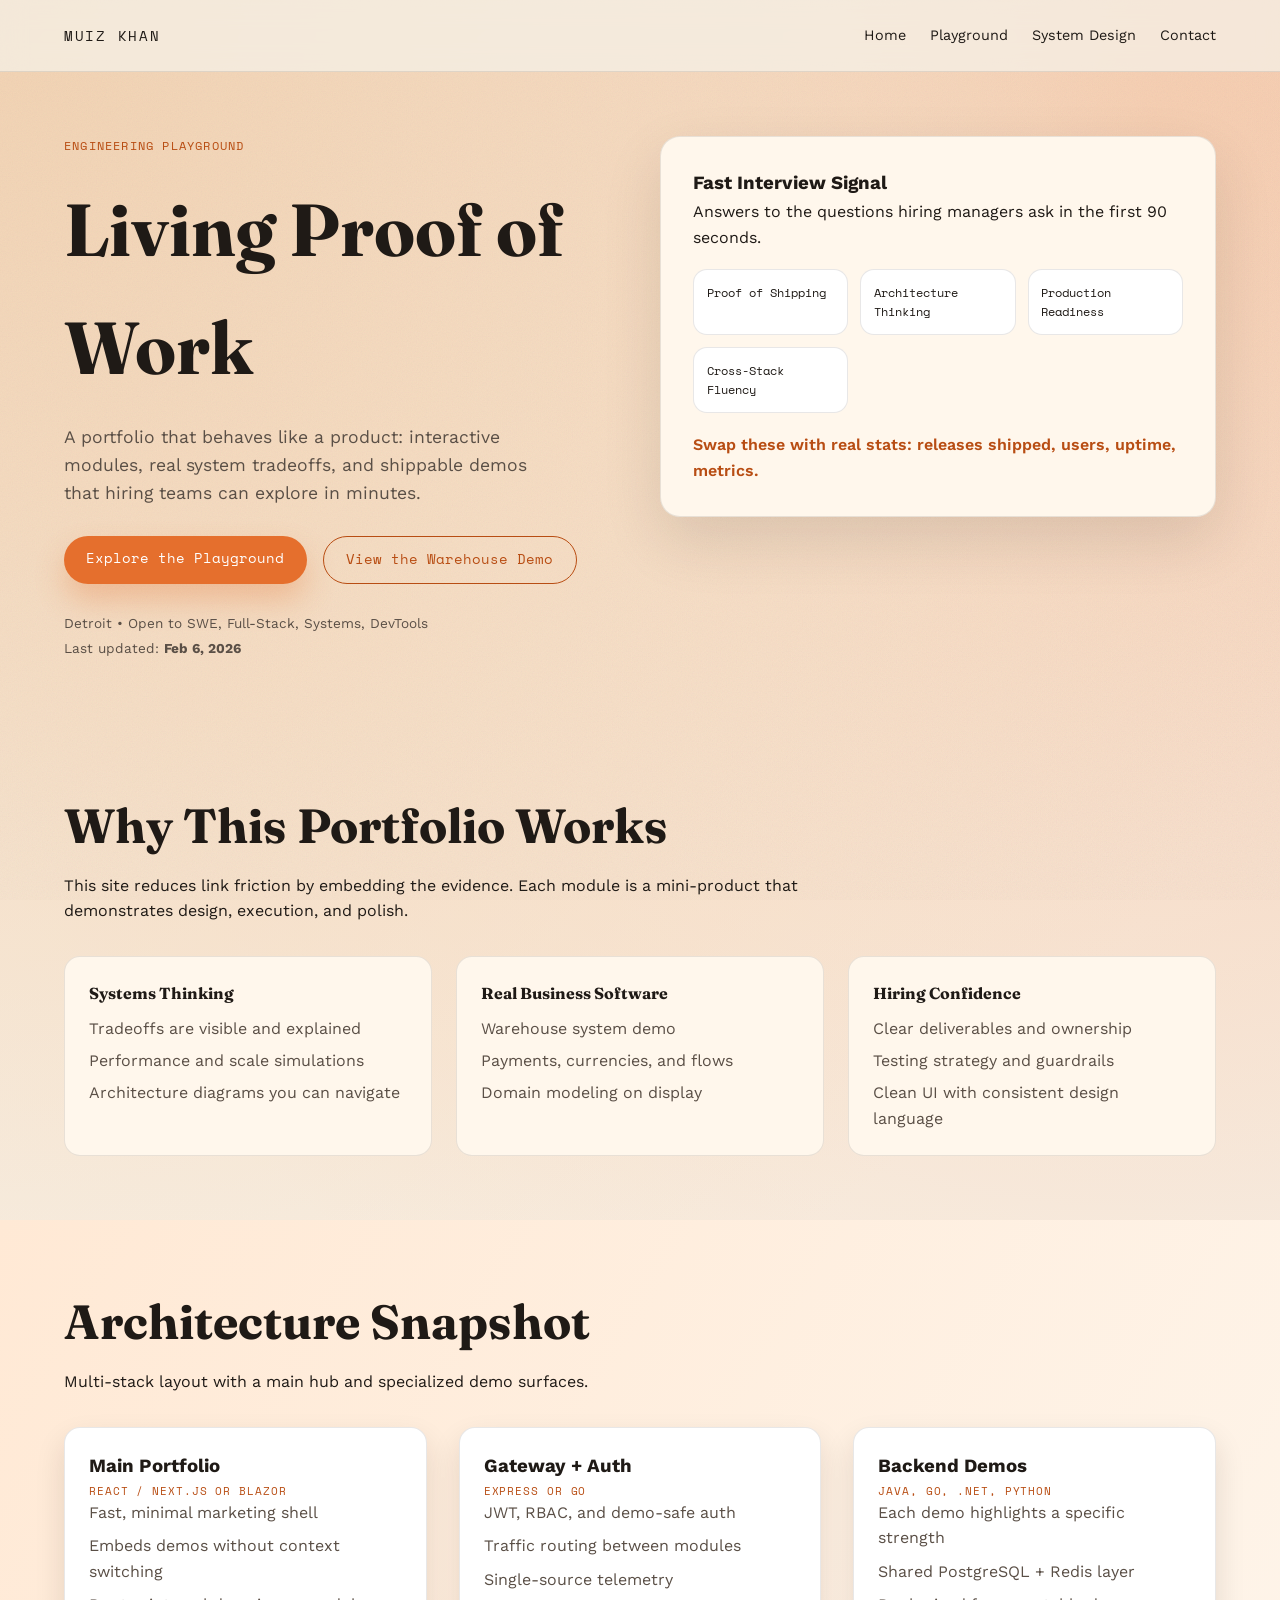
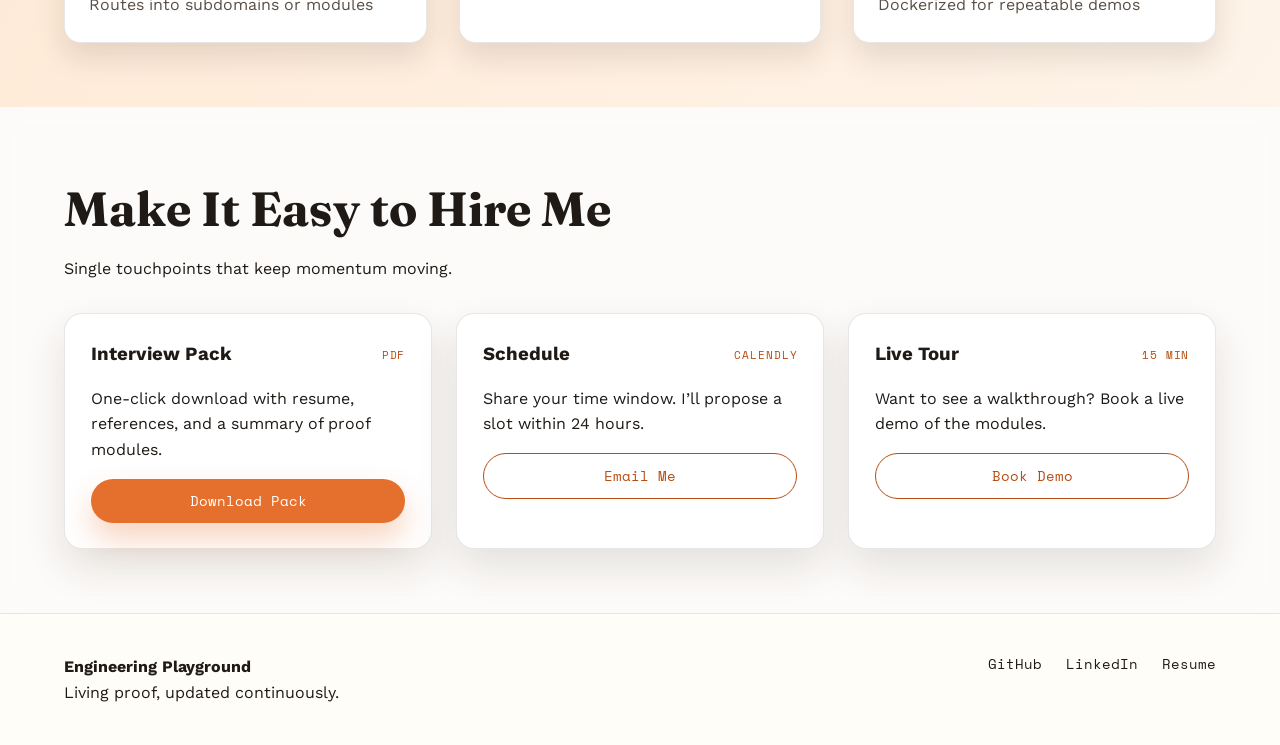
==== index.html @ 33944985 "add first draft" ====
<!doctype html>
<html lang="en">
  <head>
    <meta charset="UTF-8" />
    <meta name="viewport" content="width=device-width, initial-scale=1" />
    <title>Muiz Khan — Engineering Playground</title>
    <link rel="stylesheet" href="styles.css" />
  </head>
  <body>
    <div class="grain"></div>
    <div class="page">
      <nav class="nav">
        <div class="nav__logo">Muiz Khan</div>
        <div class="nav__links">
          <a href="index.html">Home</a>
          <a href="playground.html">Playground</a>
          <a href="modules/system-design.html">System Design</a>
          <a href="#contact" data-scroll="contact">Contact</a>
        </div>
      </nav>

      <header class="hero">
        <div class="hero__content">
          <p class="eyebrow">Engineering Playground</p>
          <h1>Living Proof of Work</h1>
          <p class="hero__tagline">
            A portfolio that behaves like a product: interactive modules, real system tradeoffs, and shippable
            demos that hiring teams can explore in minutes.
          </p>
          <div class="hero__cta">
            <a class="btn btn--primary" href="playground.html">Explore the Playground</a>
            <a class="btn btn--ghost" href="modules/warehouse.html">View the Warehouse Demo</a>
          </div>
          <div class="hero__meta">
            <span>Detroit • Open to SWE, Full-Stack, Systems, DevTools</span>
            <span>Last updated: <strong>Feb 6, 2026</strong></span>
          </div>
        </div>
        <div class="hero__card">
          <div class="card">
            <h3>Fast Interview Signal</h3>
            <p>Answers to the questions hiring managers ask in the first 90 seconds.</p>
            <div class="signal-grid">
              <div class="signal">Proof of Shipping</div>
              <div class="signal">Architecture Thinking</div>
              <div class="signal">Production Readiness</div>
              <div class="signal">Cross-Stack Fluency</div>
            </div>
            <p class="placeholder">Swap these with real stats: releases shipped, users, uptime, metrics.</p>
          </div>
        </div>
      </header>

      <section class="section" id="proof">
        <div class="section__heading">
          <h2>Why This Portfolio Works</h2>
          <p>
            This site reduces link friction by embedding the evidence. Each module is a mini-product that
            demonstrates design, execution, and polish.
          </p>
        </div>
        <div class="pillars">
          <div class="pillar">
            <h4>Systems Thinking</h4>
            <ul>
              <li>Tradeoffs are visible and explained</li>
              <li>Performance and scale simulations</li>
              <li>Architecture diagrams you can navigate</li>
            </ul>
          </div>
          <div class="pillar">
            <h4>Real Business Software</h4>
            <ul>
              <li>Warehouse system demo</li>
              <li>Payments, currencies, and flows</li>
              <li>Domain modeling on display</li>
            </ul>
          </div>
          <div class="pillar">
            <h4>Hiring Confidence</h4>
            <ul>
              <li>Clear deliverables and ownership</li>
              <li>Testing strategy and guardrails</li>
              <li>Clean UI with consistent design language</li>
            </ul>
          </div>
        </div>
      </section>

      <section class="section split">
        <div class="section__heading">
          <h2>Architecture Snapshot</h2>
          <p>Multi-stack layout with a main hub and specialized demo surfaces.</p>
        </div>
        <div class="module-detail">
          <div class="detail-card">
            <h3>Main Portfolio</h3>
            <p class="tag">React / Next.js or Blazor</p>
            <ul class="list">
              <li>Fast, minimal marketing shell</li>
              <li>Embeds demos without context switching</li>
              <li>Routes into subdomains or modules</li>
            </ul>
          </div>
          <div class="detail-card">
            <h3>Gateway + Auth</h3>
            <p class="tag">Express or Go</p>
            <ul class="list">
              <li>JWT, RBAC, and demo-safe auth</li>
              <li>Traffic routing between modules</li>
              <li>Single-source telemetry</li>
            </ul>
          </div>
          <div class="detail-card">
            <h3>Backend Demos</h3>
            <p class="tag">Java, Go, .NET, Python</p>
            <ul class="list">
              <li>Each demo highlights a specific strength</li>
              <li>Shared PostgreSQL + Redis layer</li>
              <li>Dockerized for repeatable demos</li>
            </ul>
          </div>
        </div>
      </section>

      <section class="section glass" id="contact">
        <div class="section__heading">
          <h2>Make It Easy to Hire Me</h2>
          <p>Single touchpoints that keep momentum moving.</p>
        </div>
        <div class="grid">
          <div class="module">
            <header>
              <h3>Interview Pack</h3>
              <span class="tag">PDF</span>
            </header>
            <p>One-click download with resume, references, and a summary of proof modules.</p>
            <button class="btn btn--primary">Download Pack</button>
          </div>
          <div class="module">
            <header>
              <h3>Schedule</h3>
              <span class="tag">Calendly</span>
            </header>
            <p>Share your time window. I’ll propose a slot within 24 hours.</p>
            <button class="btn btn--ghost">Email Me</button>
          </div>
          <div class="module">
            <header>
              <h3>Live Tour</h3>
              <span class="tag">15 min</span>
            </header>
            <p>Want to see a walkthrough? Book a live demo of the modules.</p>
            <button class="btn btn--ghost">Book Demo</button>
          </div>
        </div>
      </section>

      <footer class="footer">
        <div>
          <h4>Engineering Playground</h4>
          <p>Living proof, updated continuously.</p>
        </div>
        <div class="footer__links">
          <span>GitHub</span>
          <span>LinkedIn</span>
          <span>Resume</span>
        </div>
      </footer>
    </div>

    <script src="app.js"></script>
  </body>
</html>
---- styles.css ----
@import url("https://fonts.googleapis.com/css2?family=Fraunces:wght@400;600;700&family=Space+Mono:wght@400;700&family=Work+Sans:wght@300;400;600;700&display=swap");

:root {
  --bg: #f6f2ea;
  --ink: #1f1a16;
  --muted: #5a4f46;
  --accent: #e56f2d;
  --accent-dark: #b84d13;
  --paper: #fff7ec;
  --shadow: rgba(38, 27, 17, 0.12);
  --glass: rgba(255, 255, 255, 0.7);
  --line: rgba(31, 26, 22, 0.1);
}

* {
  box-sizing: border-box;
  margin: 0;
  padding: 0;
}

body {
  font-family: "Work Sans", sans-serif;
  color: var(--ink);
  background: radial-gradient(circle at top left, #f2d3b3, transparent 55%),
    radial-gradient(circle at 30% 20%, #f9e8d6, transparent 60%),
    radial-gradient(circle at 90% 5%, #f6c2a2, transparent 55%),
    var(--bg);
  min-height: 100vh;
  line-height: 1.6;
}

.grain {
  position: fixed;
  inset: 0;
  background-image: url("data:image/svg+xml,%3Csvg xmlns='http://www.w3.org/2000/svg' width='160' height='160' viewBox='0 0 160 160'%3E%3Cfilter id='n'%3E%3CfeTurbulence type='fractalNoise' baseFrequency='0.8' numOctaves='3'/%3E%3C/filter%3E%3Crect width='160' height='160' filter='url(%23n)' opacity='0.07'/%3E%3C/svg%3E");
  pointer-events: none;
  mix-blend-mode: multiply;
  z-index: 0;
}

a {
  color: inherit;
  text-decoration: none;
}

.page {
  position: relative;
  z-index: 1;
}

.nav {
  display: flex;
  justify-content: space-between;
  align-items: center;
  gap: 2rem;
  padding: 1.5rem clamp(1.5rem, 5vw, 5rem);
  position: sticky;
  top: 0;
  z-index: 2;
  backdrop-filter: blur(12px);
  background: rgba(246, 242, 234, 0.7);
  border-bottom: 1px solid var(--line);
}

.nav__logo {
  font-family: "Space Mono", monospace;
  font-size: 0.9rem;
  text-transform: uppercase;
  letter-spacing: 0.12em;
}

.nav__links {
  display: flex;
  gap: 1.5rem;
  font-size: 0.9rem;
}

.hero {
  display: grid;
  grid-template-columns: repeat(auto-fit, minmax(280px, 1fr));
  gap: 2.5rem;
  padding: 4rem clamp(1.5rem, 5vw, 5rem);
}

.hero__content h1 {
  font-family: "Fraunces", serif;
  font-size: clamp(2.6rem, 6vw, 4.6rem);
  margin-bottom: 1rem;
}

.hero__tagline {
  font-size: 1.1rem;
  max-width: 30rem;
  color: var(--muted);
}

.eyebrow {
  font-family: "Space Mono", monospace;
  text-transform: uppercase;
  letter-spacing: 0.1em;
  font-size: 0.75rem;
  margin-bottom: 1rem;
  color: var(--accent-dark);
}

.hero__cta {
  display: flex;
  gap: 1rem;
  margin: 1.8rem 0;
  flex-wrap: wrap;
}

.hero__meta {
  display: flex;
  flex-direction: column;
  gap: 0.25rem;
  font-size: 0.85rem;
  color: var(--muted);
}

.card {
  background: var(--paper);
  border-radius: 20px;
  padding: 2rem;
  box-shadow: 0 24px 60px var(--shadow);
  border: 1px solid var(--line);
}

.signal-grid {
  display: grid;
  grid-template-columns: repeat(auto-fit, minmax(140px, 1fr));
  gap: 0.75rem;
  margin: 1.2rem 0;
}

.signal {
  background: #fff;
  border: 1px solid var(--line);
  padding: 0.8rem;
  border-radius: 14px;
  font-family: "Space Mono", monospace;
  font-size: 0.75rem;
}

.section {
  padding: 4rem clamp(1.5rem, 5vw, 5rem);
}

.section__heading {
  max-width: 50rem;
  margin-bottom: 2rem;
}

.section__heading h2 {
  font-family: "Fraunces", serif;
  font-size: clamp(2rem, 4vw, 3rem);
  margin-bottom: 0.5rem;
}

.grid {
  display: grid;
  gap: 1.5rem;
  grid-template-columns: repeat(auto-fit, minmax(240px, 1fr));
}

.module {
  background: #fff;
  border-radius: 18px;
  padding: 1.6rem;
  box-shadow: 0 18px 40px var(--shadow);
  border: 1px solid var(--line);
  display: flex;
  flex-direction: column;
  gap: 1rem;
}

.module header {
  display: flex;
  justify-content: space-between;
  align-items: center;
  gap: 0.5rem;
}

.tag {
  font-size: 0.7rem;
  text-transform: uppercase;
  font-family: "Space Mono", monospace;
  letter-spacing: 0.08em;
  color: var(--accent-dark);
}

.split {
  background: linear-gradient(120deg, #ffe9d5, #fef4e9);
}

.pillars {
  display: grid;
  gap: 1.5rem;
  grid-template-columns: repeat(auto-fit, minmax(220px, 1fr));
}

.pillar {
  background: var(--paper);
  border-radius: 16px;
  padding: 1.5rem;
  border: 1px solid var(--line);
}

.pillar h4 {
  font-family: "Fraunces", serif;
  margin-bottom: 0.6rem;
}

.pillar ul {
  list-style: none;
  display: grid;
  gap: 0.4rem;
  color: var(--muted);
}

.glass {
  background: var(--glass);
  backdrop-filter: blur(10px);
}

.story {
  display: grid;
  gap: 1.5rem;
  grid-template-columns: repeat(auto-fit, minmax(220px, 1fr));
}

.story h4 {
  font-family: "Space Mono", monospace;
  text-transform: uppercase;
  letter-spacing: 0.1em;
  font-size: 0.8rem;
  margin-bottom: 0.5rem;
}

.placeholder {
  color: var(--accent-dark);
  font-weight: 600;
}

.footer {
  display: flex;
  justify-content: space-between;
  flex-wrap: wrap;
  gap: 2rem;
  padding: 2.5rem clamp(1.5rem, 5vw, 5rem);
  border-top: 1px solid var(--line);
  background: #fffdf8;
}

.footer__links {
  display: flex;
  gap: 1.5rem;
  font-family: "Space Mono", monospace;
  font-size: 0.85rem;
}

.btn {
  border: none;
  padding: 0.75rem 1.4rem;
  border-radius: 999px;
  font-family: "Space Mono", monospace;
  font-size: 0.85rem;
  cursor: pointer;
  transition: transform 0.2s ease, box-shadow 0.2s ease;
}

.btn--primary {
  background: var(--accent);
  color: #fff;
  box-shadow: 0 16px 30px rgba(229, 111, 45, 0.3);
}

.btn--ghost {
  background: transparent;
  border: 1px solid var(--accent-dark);
  color: var(--accent-dark);
}

.btn:hover {
  transform: translateY(-2px);
}

.badge {
  display: inline-flex;
  align-items: center;
  gap: 0.4rem;
  padding: 0.2rem 0.7rem;
  background: #fff;
  border-radius: 999px;
  border: 1px solid var(--line);
  font-size: 0.7rem;
  font-family: "Space Mono", monospace;
}

.module-detail {
  display: grid;
  gap: 2rem;
  grid-template-columns: repeat(auto-fit, minmax(260px, 1fr));
}

.detail-card {
  background: #fff;
  border-radius: 16px;
  padding: 1.5rem;
  border: 1px solid var(--line);
  box-shadow: 0 14px 30px var(--shadow);
}

.list {
  list-style: none;
  display: grid;
  gap: 0.5rem;
  color: var(--muted);
}

@media (max-width: 720px) {
  .nav {
    flex-direction: column;
    align-items: flex-start;
  }
  .hero__cta {
    flex-direction: column;
  }
  .footer {
    flex-direction: column;
  }
}
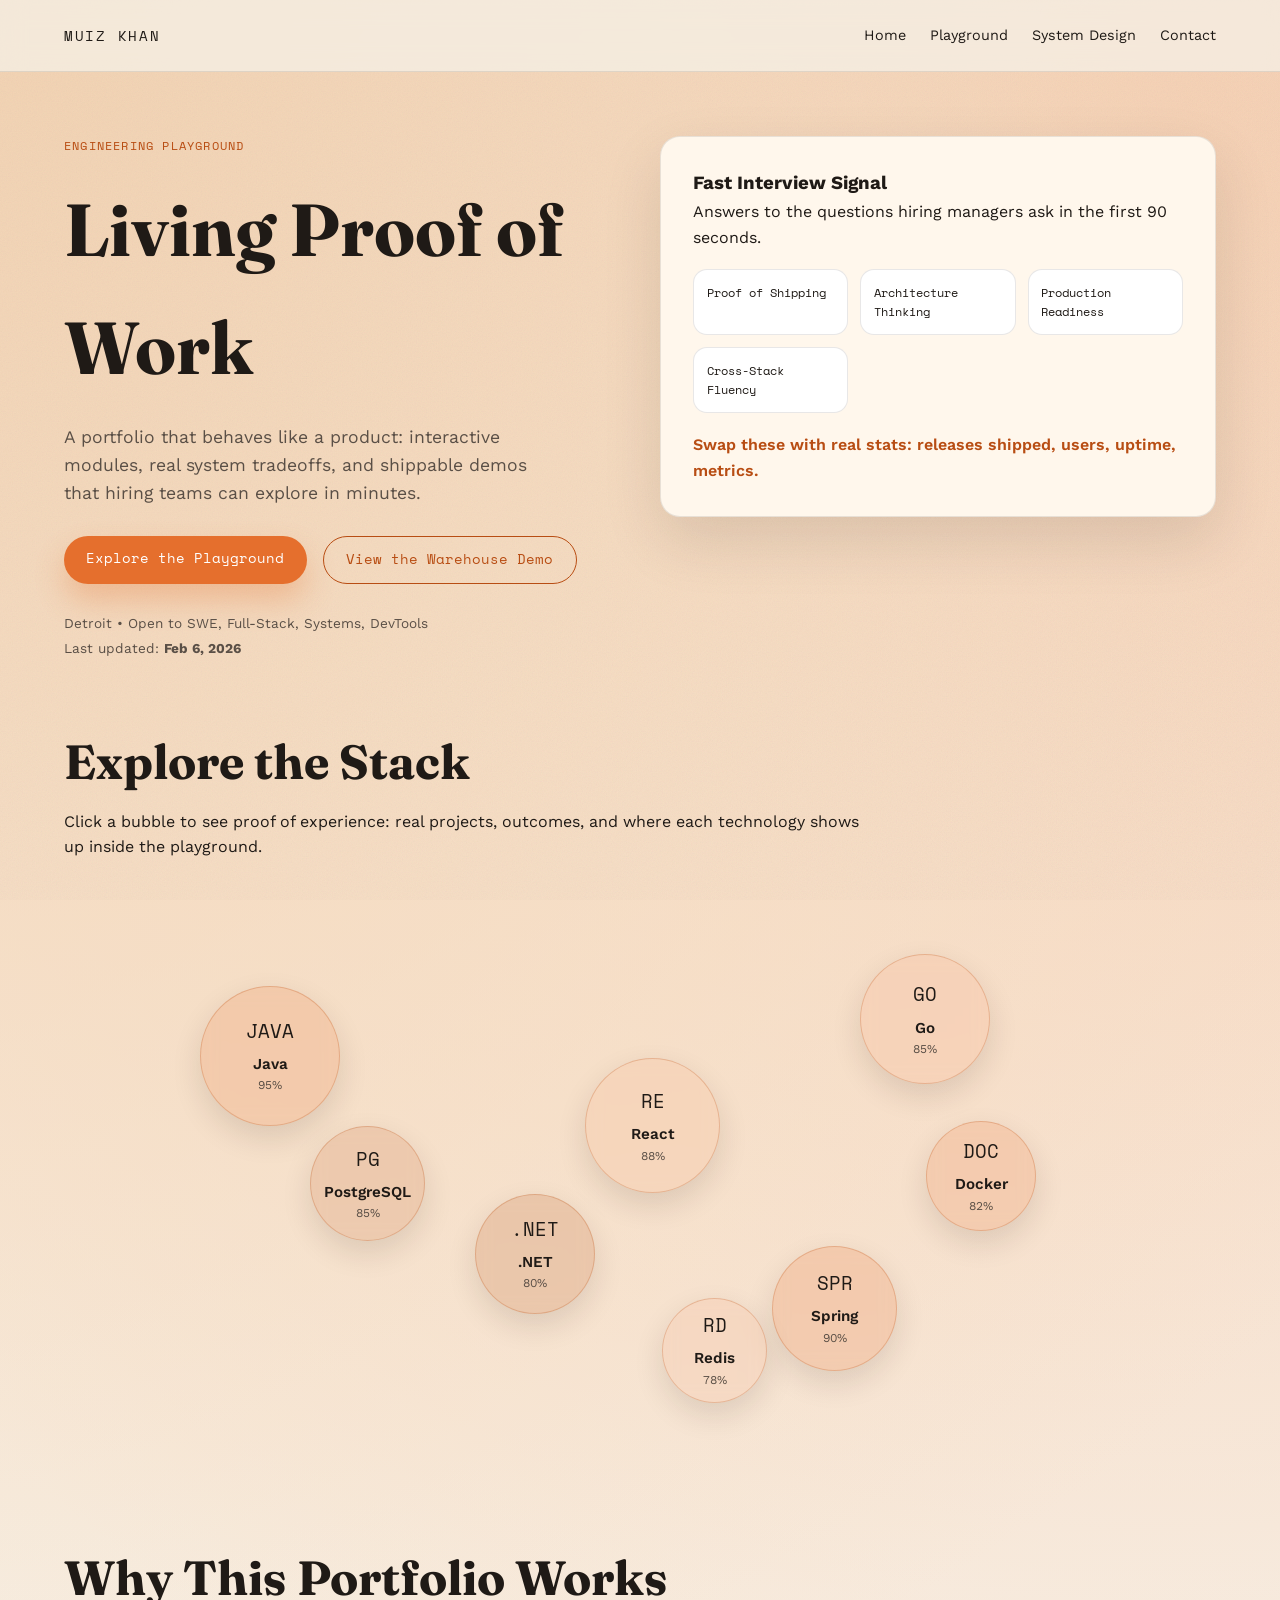
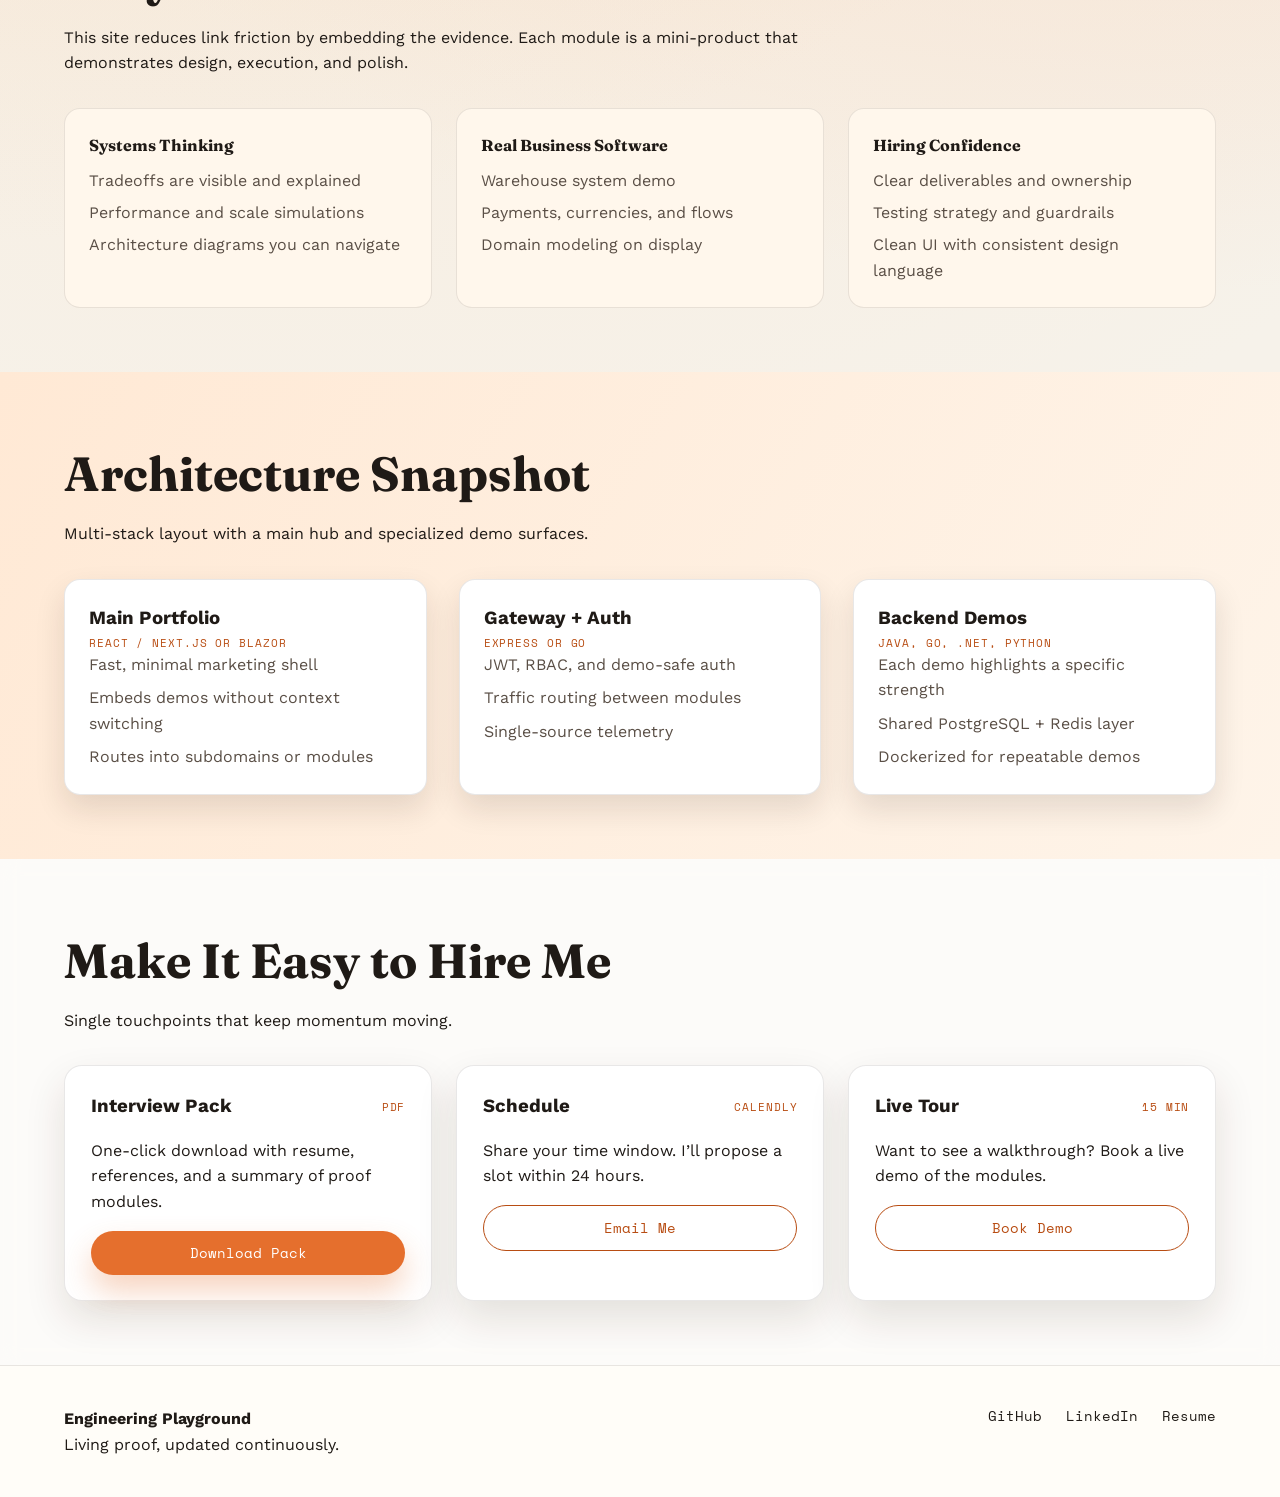
==== commit f283dbe4: "add bubbles for the tech and frameworks I know" ====
--- a/index.html
+++ b/index.html
@@ -50,6 +50,17 @@
           </div>
         </div>
       </header>
+
+      <section class="section bubble-section">
+        <div class="section__heading">
+          <h2>Explore the Stack</h2>
+          <p>
+            Click a bubble to see proof of experience: real projects, outcomes, and where each technology
+            shows up inside the playground.
+          </p>
+        </div>
+        <div class="bubble-container" id="bubbleContainer"></div>
+      </section>
 
       <section class="section" id="proof">
         <div class="section__heading">
@@ -169,6 +180,9 @@
       </footer>
     </div>
 
+    <div class="overlay" id="overlay"></div>
+    <div class="info-card" id="infoCard"></div>
+
     <script src="app.js"></script>
   </body>
 </html>
--- a/styles.css
+++ b/styles.css
@@ -316,6 +316,190 @@
   display: grid;
   gap: 0.5rem;
   color: var(--muted);
+}
+
+.bubble-section {
+  padding-top: 0;
+}
+
+.bubble-container {
+  position: relative;
+  width: 100%;
+  max-width: 1100px;
+  height: 520px;
+  margin: 0 auto;
+}
+
+.bubble {
+  position: absolute;
+  border-radius: 50%;
+  display: flex;
+  flex-direction: column;
+  align-items: center;
+  justify-content: center;
+  cursor: pointer;
+  background: rgba(255, 255, 255, 0.7);
+  border: 1px solid rgba(184, 77, 19, 0.25);
+  box-shadow: 0 12px 30px var(--shadow);
+  backdrop-filter: blur(8px);
+  transition: transform 0.2s ease, box-shadow 0.2s ease;
+  animation: float 6s ease-in-out infinite;
+}
+
+.bubble:hover {
+  transform: scale(1.08);
+  box-shadow: 0 18px 40px var(--shadow);
+}
+
+.bubble.clicked {
+  animation: explode 0.6s ease-out forwards;
+}
+
+.bubble-icon {
+  font-family: "Space Mono", monospace;
+  font-size: 1.2rem;
+  margin-bottom: 0.35rem;
+}
+
+.bubble-name {
+  font-size: 0.95rem;
+  font-weight: 600;
+  text-align: center;
+}
+
+.bubble-level {
+  font-size: 0.75rem;
+  color: var(--muted);
+}
+
+@keyframes float {
+  0%, 100% { transform: translateY(0px); }
+  50% { transform: translateY(-12px); }
+}
+
+@keyframes explode {
+  0% { transform: scale(1); opacity: 1; }
+  60% { transform: scale(1.2); opacity: 0.85; }
+  100% { transform: scale(6); opacity: 0; }
+}
+
+.overlay {
+  position: fixed;
+  inset: 0;
+  background: rgba(28, 20, 12, 0.4);
+  opacity: 0;
+  pointer-events: none;
+  transition: opacity 0.2s ease;
+  backdrop-filter: blur(4px);
+  z-index: 5;
+}
+
+.overlay.show {
+  opacity: 1;
+  pointer-events: auto;
+}
+
+.info-card {
+  position: fixed;
+  top: 50%;
+  left: 50%;
+  transform: translate(-50%, -50%) scale(0.95);
+  width: min(92vw, 560px);
+  background: #fffaf4;
+  border: 1px solid rgba(184, 77, 19, 0.3);
+  border-radius: 20px;
+  padding: 2rem;
+  box-shadow: 0 30px 70px rgba(38, 27, 17, 0.25);
+  opacity: 0;
+  pointer-events: none;
+  transition: opacity 0.2s ease, transform 0.2s ease;
+  z-index: 6;
+}
+
+.info-card.show {
+  opacity: 1;
+  transform: translate(-50%, -50%) scale(1);
+  pointer-events: auto;
+}
+
+.info-card-header {
+  display: flex;
+  align-items: center;
+  gap: 1rem;
+  margin-bottom: 1.2rem;
+}
+
+.info-card-icon {
+  font-family: "Space Mono", monospace;
+  font-size: 2.2rem;
+  color: var(--accent-dark);
+}
+
+.info-card-name {
+  font-family: "Fraunces", serif;
+  font-size: 1.8rem;
+}
+
+.info-card-category {
+  color: var(--muted);
+  font-size: 0.9rem;
+}
+
+.close-btn {
+  margin-left: auto;
+  background: transparent;
+  border: 1px solid var(--accent-dark);
+  color: var(--accent-dark);
+  width: 36px;
+  height: 36px;
+  border-radius: 999px;
+  cursor: pointer;
+  font-size: 1.2rem;
+}
+
+.info-section {
+  margin-bottom: 1.2rem;
+}
+
+.info-label {
+  color: var(--muted);
+  font-size: 0.75rem;
+  text-transform: uppercase;
+  letter-spacing: 0.1em;
+  margin-bottom: 0.5rem;
+}
+
+.info-content {
+  color: var(--ink);
+}
+
+.skill-bar {
+  background: rgba(184, 77, 19, 0.12);
+  height: 8px;
+  border-radius: 4px;
+  overflow: hidden;
+  margin-top: 0.4rem;
+}
+
+.skill-fill {
+  height: 100%;
+  background: linear-gradient(90deg, #e56f2d, #f6b18b);
+  border-radius: 4px;
+  width: 0%;
+  transition: width 0.6s ease;
+}
+
+.project-list {
+  list-style: none;
+  display: grid;
+  gap: 0.4rem;
+  color: var(--muted);
+}
+
+.project-list li::before {
+  content: \"→ \";
+  color: var(--accent);
+  font-weight: 700;
 }
 
 @media (max-width: 720px) {
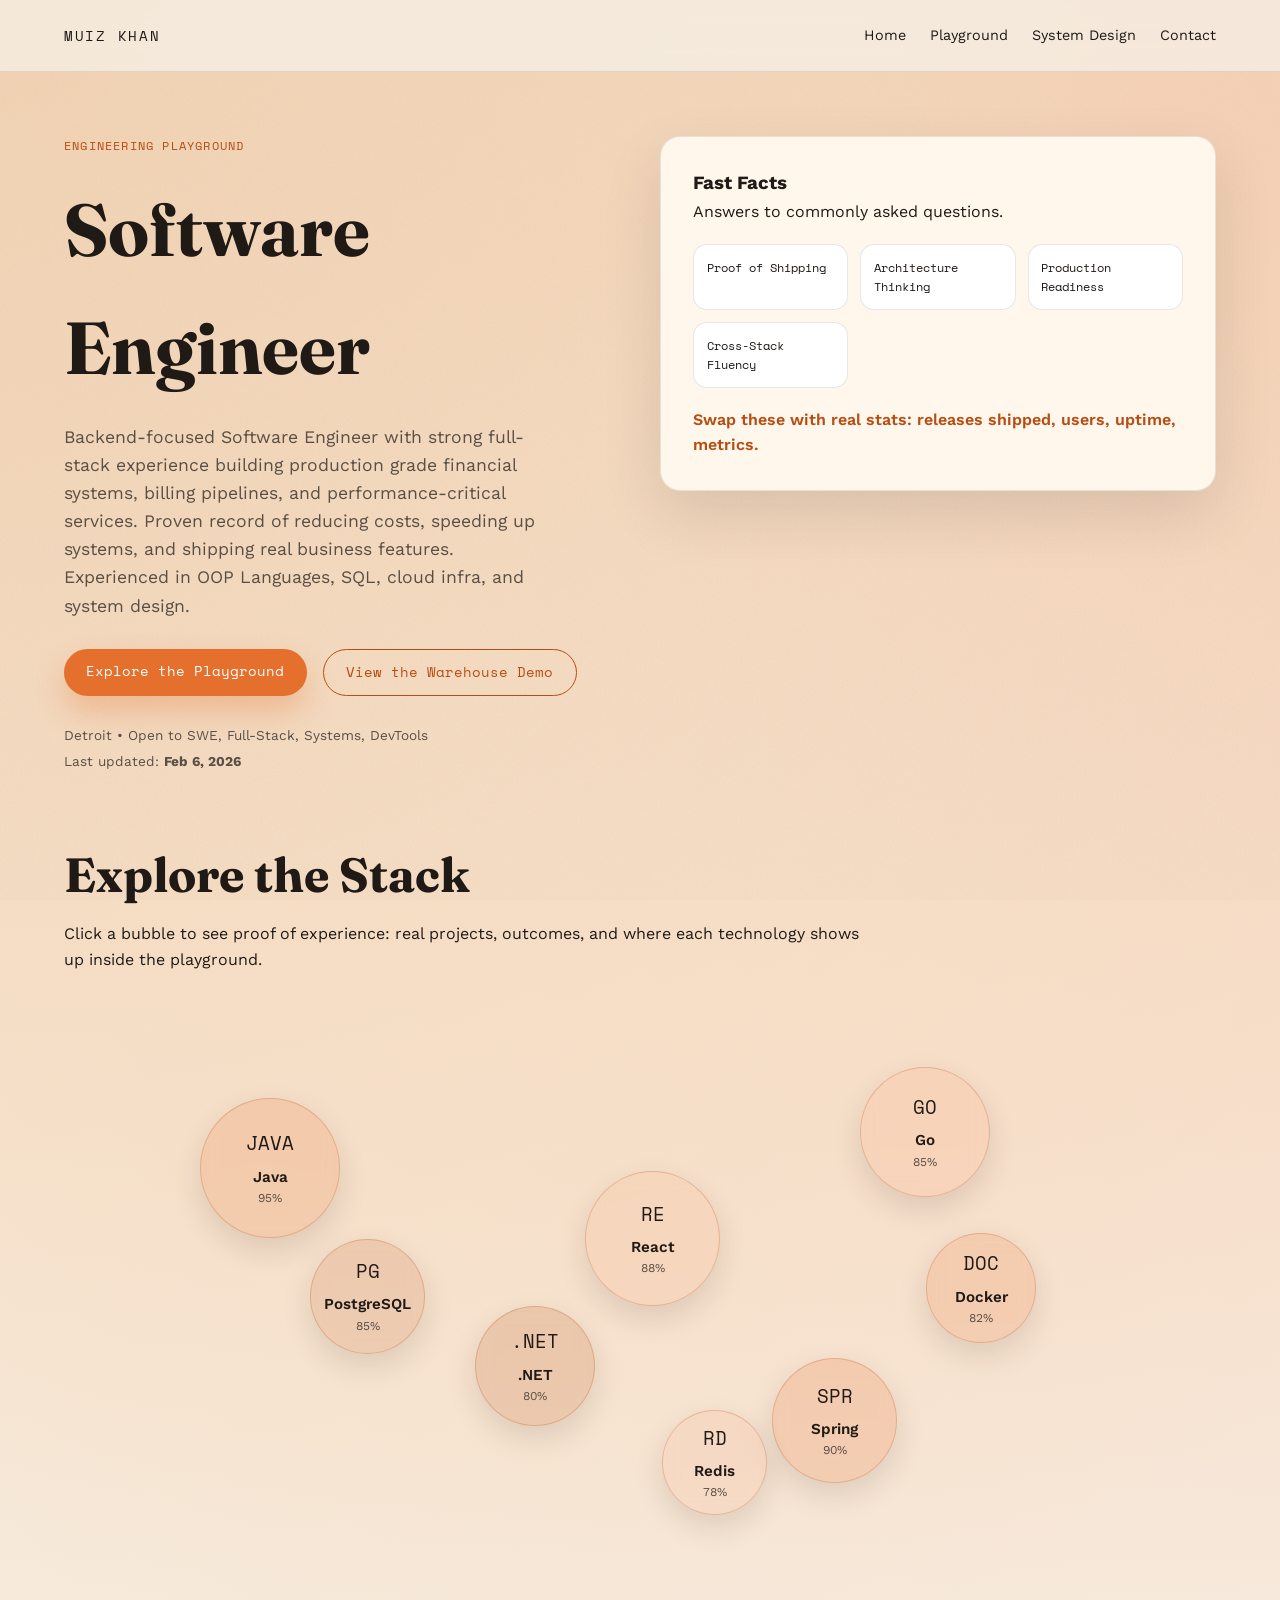
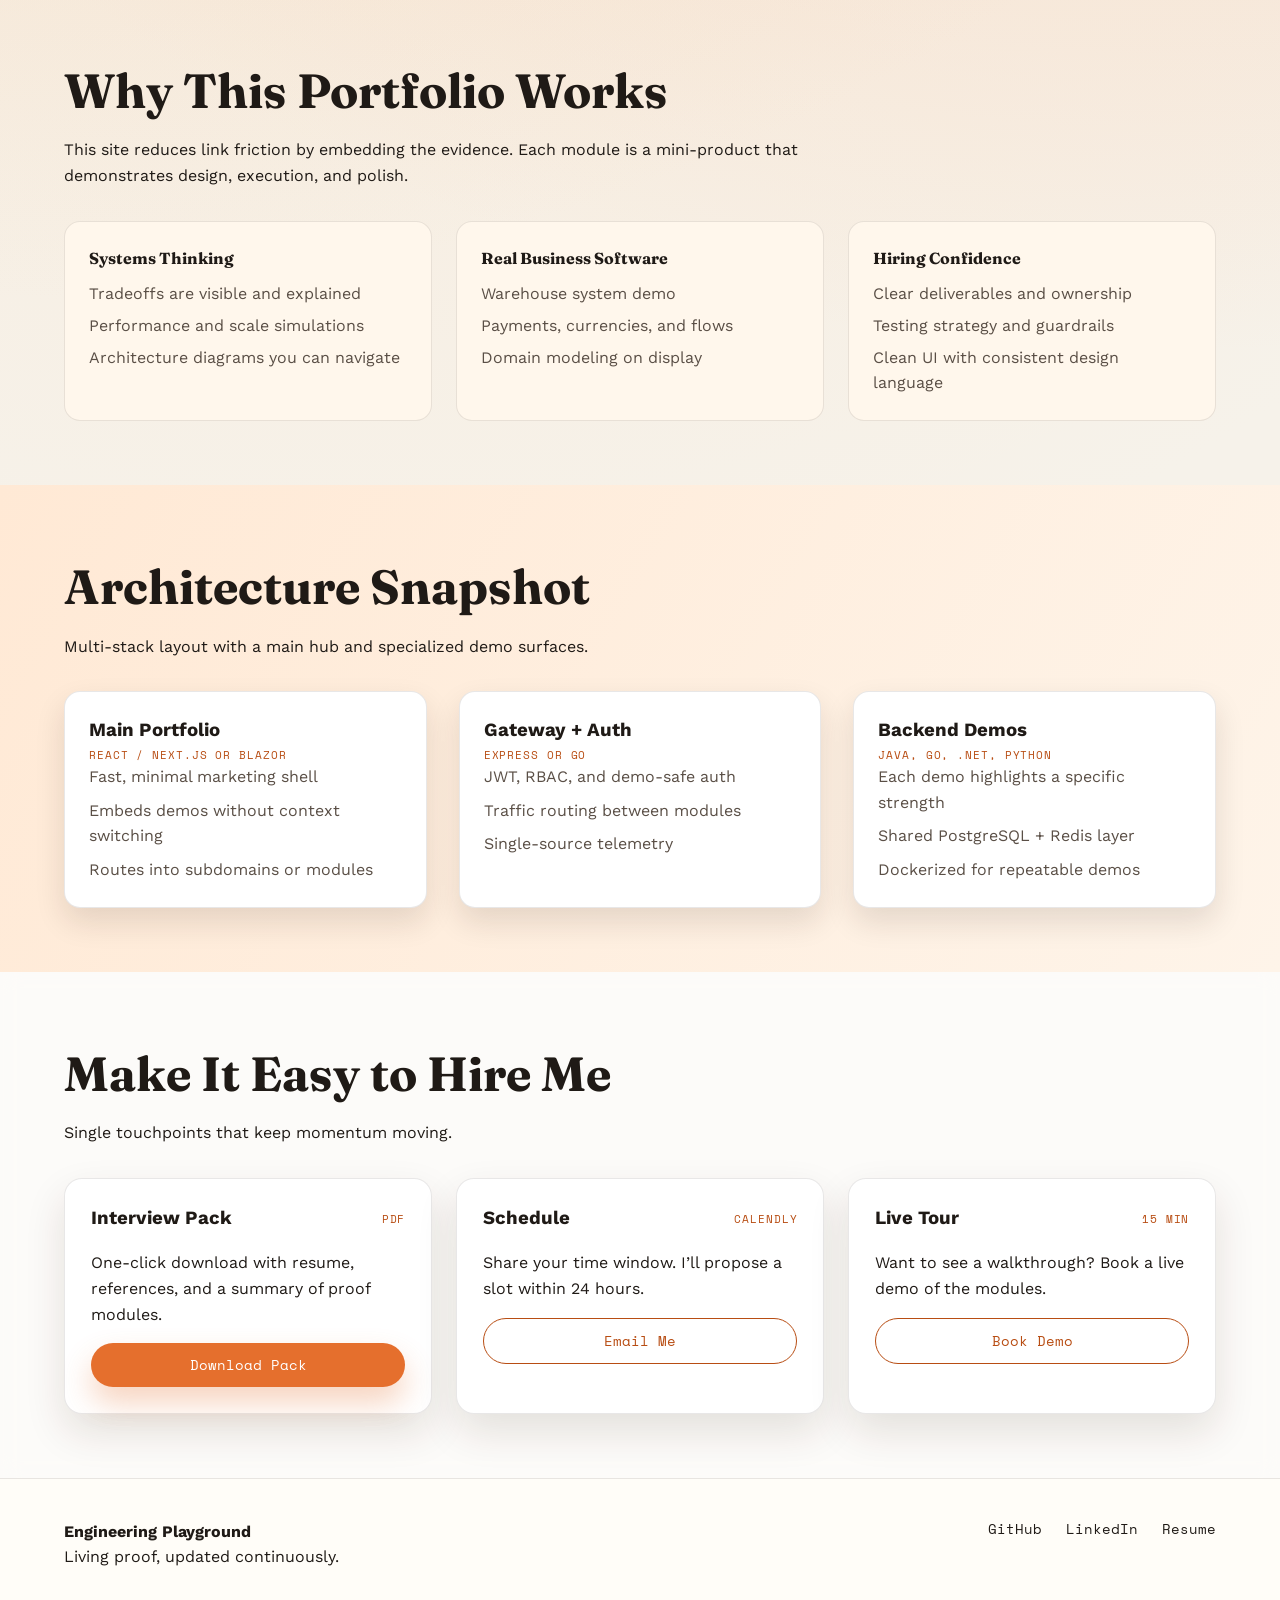
==== commit 16d6dcfe: "change up some of the text to my liking" ====
--- a/index.html
+++ b/index.html
@@ -22,10 +22,11 @@
       <header class="hero">
         <div class="hero__content">
           <p class="eyebrow">Engineering Playground</p>
-          <h1>Living Proof of Work</h1>
+          <h1>Software Engineer</h1>
           <p class="hero__tagline">
-            A portfolio that behaves like a product: interactive modules, real system tradeoffs, and shippable
-            demos that hiring teams can explore in minutes.
+            Backend-focused Software Engineer with strong full-stack experience building production grade financial systems,
+            billing pipelines, and performance-critical services. Proven record of reducing costs, speeding up systems,
+            and shipping real business features. Experienced in OOP Languages, SQL, cloud infra, and system design. 
           </p>
           <div class="hero__cta">
             <a class="btn btn--primary" href="playground.html">Explore the Playground</a>
@@ -38,8 +39,8 @@
         </div>
         <div class="hero__card">
           <div class="card">
-            <h3>Fast Interview Signal</h3>
-            <p>Answers to the questions hiring managers ask in the first 90 seconds.</p>
+            <h3>Fast Facts</h3>
+            <p>Answers to commonly asked questions.</p>
             <div class="signal-grid">
               <div class="signal">Proof of Shipping</div>
               <div class="signal">Architecture Thinking</div>
